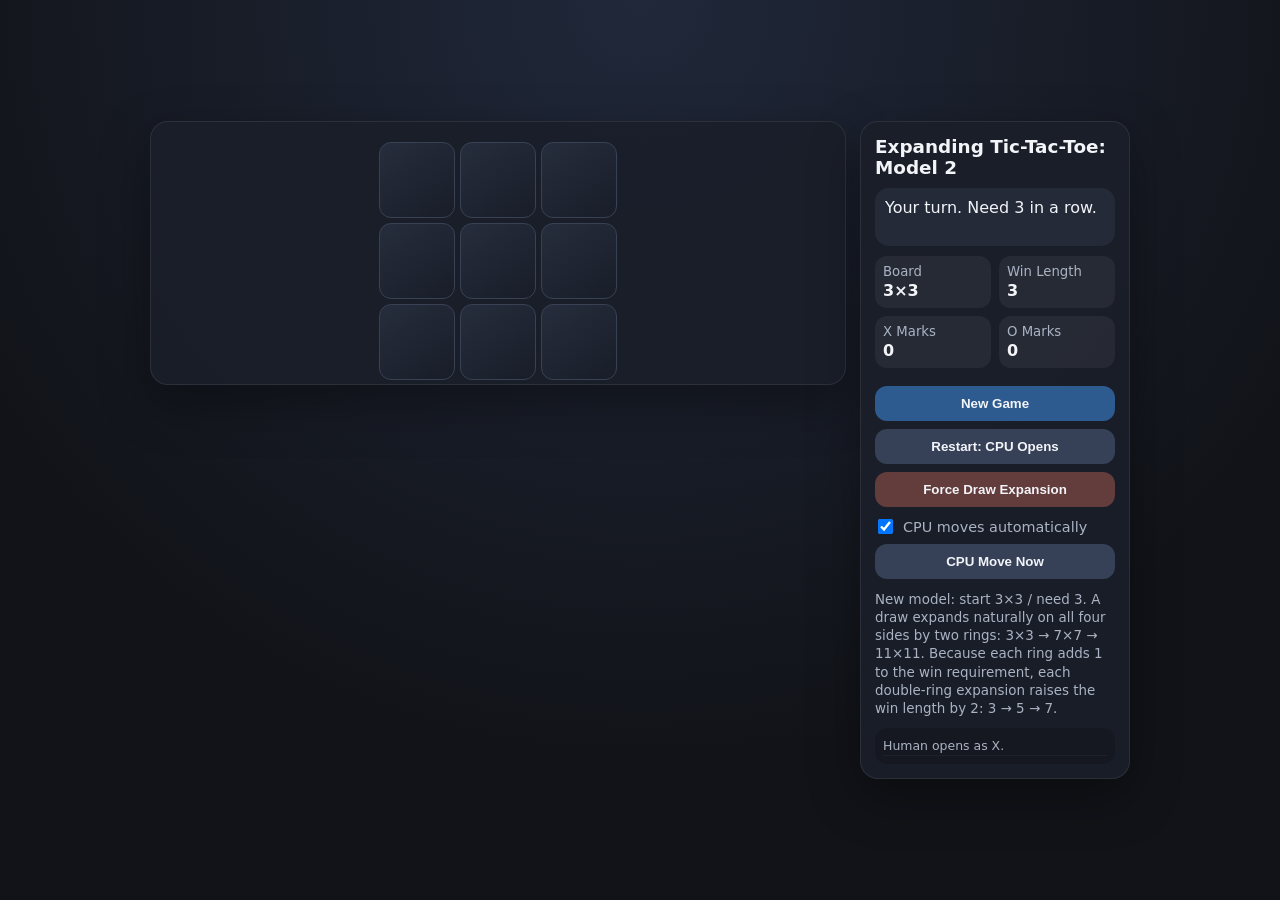
==== expanding-tictactoe.html @ 6632c71c "Add expanding tic tac toe prototype" ====
<!doctype html>
<html lang="en">
<head>
<meta charset="utf-8" />
<meta name="viewport" content="width=device-width, initial-scale=1" />
<title>Expanding Tic-Tac-Toe — Model 2</title>
<style>
  :root {
    --bg: #111318;
    --panel: #1b1f2a;
    --panel2: #242a38;
    --line: #394154;
    --text: #f2f4f8;
    --muted: #aab3c4;
    --x: #79b8ff;
    --o: #ffcc66;
    --win: #9be28f;
    --danger: #ff8b8b;
  }
  * { box-sizing: border-box; }
  body {
    margin: 0;
    min-height: 100vh;
    background: radial-gradient(circle at top, #20283a 0, var(--bg) 48rem);
    color: var(--text);
    font-family: system-ui, -apple-system, BlinkMacSystemFont, "Segoe UI", sans-serif;
    display: flex;
    align-items: center;
    justify-content: center;
    padding: 14px;
  }
  .app {
    width: min(96vw, 980px);
    display: grid;
    grid-template-columns: minmax(280px, 1fr) 270px;
    gap: 14px;
    align-items: start;
  }
  .card {
    background: rgba(27, 31, 42, 0.92);
    border: 1px solid rgba(255,255,255,0.08);
    border-radius: 18px;
    box-shadow: 0 18px 50px rgba(0,0,0,.35);
  }
  .board-wrap { padding: 12px; overflow: auto; }
  #board {
    --cell: 76px;
    display: grid;
    grid-template-columns: repeat(var(--size), var(--cell));
    grid-template-rows: repeat(var(--size), var(--cell));
    gap: 5px;
    justify-content: center;
    min-width: max-content;
  }
  .cell {
    width: var(--cell);
    height: var(--cell);
    border: 1px solid var(--line);
    border-radius: 12px;
    background: linear-gradient(145deg, #262d3c, #181d28);
    color: var(--text);
    font-weight: 800;
    font-size: calc(var(--cell) * .56);
    line-height: 1;
    display: flex;
    align-items: center;
    justify-content: center;
    cursor: pointer;
    user-select: none;
    transition: transform .08s ease, border-color .12s ease, background .12s ease;
  }
  .cell:hover { transform: translateY(-1px); border-color: #68748f; }
  .cell.disabled { cursor: default; opacity: .94; }
  .cell.x { color: var(--x); text-shadow: 0 0 14px rgba(121,184,255,.22); }
  .cell.o { color: var(--o); text-shadow: 0 0 14px rgba(255,204,102,.22); }
  .cell.win {
    color: #102012;
    background: linear-gradient(145deg, #c8f7bd, var(--win));
    border-color: #d6ffd0;
    text-shadow: none;
  }
  .cell.old-ring { box-shadow: inset 0 0 0 1px rgba(255,255,255,.06); }
  aside { padding: 14px; }
  h1 { font-size: 1.15rem; margin: 0 0 8px; }
  .status {
    background: var(--panel2);
    border-radius: 14px;
    padding: 10px;
    min-height: 58px;
    color: var(--text);
    margin: 10px 0;
  }
  .stats {
    display: grid;
    grid-template-columns: 1fr 1fr;
    gap: 8px;
    margin: 10px 0;
  }
  .stat {
    background: rgba(255,255,255,.055);
    border-radius: 12px;
    padding: 8px;
    color: var(--muted);
    font-size: .83rem;
  }
  .stat strong { display: block; color: var(--text); font-size: 1rem; margin-top: 2px; }
  button {
    width: 100%;
    border: 0;
    border-radius: 12px;
    background: #364057;
    color: var(--text);
    padding: 10px 11px;
    font-weight: 700;
    cursor: pointer;
    margin-top: 8px;
  }
  button:hover { filter: brightness(1.08); }
  button.primary { background: #2e5b8f; }
  button.warn { background: #633c3c; }
  label {
    display: flex;
    align-items: center;
    gap: 8px;
    color: var(--muted);
    font-size: .9rem;
    margin-top: 10px;
  }
  input[type="checkbox"] { transform: scale(1.15); }
  .notes {
    color: var(--muted);
    font-size: .84rem;
    line-height: 1.35;
    margin-top: 12px;
  }
  .log {
    max-height: 156px;
    overflow: auto;
    background: rgba(0,0,0,.18);
    border-radius: 12px;
    padding: 8px;
    margin-top: 10px;
    color: var(--muted);
    font-size: .78rem;
  }
  .log div { padding: 2px 0; border-bottom: 1px solid rgba(255,255,255,.04); }
  @media (max-width: 760px) {
    body { align-items: flex-start; }
    .app { grid-template-columns: 1fr; }
    aside { order: -1; }
    #board { --cell: 58px; }
  }
</style>
</head>
<body>
  <main class="app">
    <section class="board-wrap card" aria-label="Game board">
      <div id="board"></div>
    </section>

    <aside class="card">
      <h1>Expanding Tic-Tac-Toe: Model 2</h1>
      <div class="status" id="status"></div>
      <div class="stats">
        <div class="stat">Board<strong id="boardStat">3×3</strong></div>
        <div class="stat">Win Length<strong id="winStat">3</strong></div>
        <div class="stat">X Marks<strong id="xStat">0</strong></div>
        <div class="stat">O Marks<strong id="oStat">0</strong></div>
      </div>
      <button class="primary" id="resetBtn">New Game</button>
      <button id="swapBtn">Restart: CPU Opens</button>
      <button class="warn" id="forceBtn">Force Draw Expansion</button>
      <label><input type="checkbox" id="autoCpu" checked /> CPU moves automatically</label>
      <button id="cpuBtn">CPU Move Now</button>
      <div class="notes">
        New model: start 3×3 / need 3. A draw expands naturally on all four sides by two rings: 3×3 → 7×7 → 11×11. Because each ring adds 1 to the win requirement, each double-ring expansion raises the win length by 2: 3 → 5 → 7.
      </div>
      <div class="log" id="log"></div>
    </aside>
  </main>

<script>
(() => {
  const EMPTY = "";
  const X = "X";
  const O = "O";
  const boardEl = document.getElementById("board");
  const statusEl = document.getElementById("status");
  const boardStatEl = document.getElementById("boardStat");
  const winStatEl = document.getElementById("winStat");
  const xStatEl = document.getElementById("xStat");
  const oStatEl = document.getElementById("oStat");
  const logEl = document.getElementById("log");
  const autoCpuEl = document.getElementById("autoCpu");

  let board = [];
  let size = 3;
  let winN = 3;
  let current = X;
  let human = X;
  let cpu = O;
  let gameOver = false;
  let thinking = false;
  let highlighted = new Set();
  let expansions = 0;
  let oldBounds = null;

  const dirs = [
    [1, 0], [0, 1], [1, 1], [1, -1]
  ];

  function newBoard(n) {
    return Array.from({ length: n }, () => Array(n).fill(EMPTY));
  }

  function startGame(cpuOpens = false) {
    size = 3;
    winN = 3;
    board = newBoard(size);
    highlighted = new Set();
    expansions = 0;
    oldBounds = null;
    gameOver = false;
    thinking = false;
    if (cpuOpens) {
      human = O;
      cpu = X;
      current = X;
      addLog("CPU opens as X.");
    } else {
      human = X;
      cpu = O;
      current = X;
      addLog("Human opens as X.");
    }
    render();
    maybeCpu();
  }

  function addLog(text) {
    const div = document.createElement("div");
    div.textContent = text;
    logEl.prepend(div);
    while (logEl.children.length > 20) logEl.lastChild.remove();
  }

  function countMarks() {
    let x = 0, o = 0;
    for (let r = 0; r < size; r++) {
      for (let c = 0; c < size; c++) {
        if (board[r][c] === X) x++;
        if (board[r][c] === O) o++;
      }
    }
    return { x, o };
  }

  function inBounds(r, c) {
    return r >= 0 && c >= 0 && r < size && c < size;
  }

  function render() {
    boardEl.style.setProperty("--size", size);
    boardEl.style.setProperty("--cell", cellSizeForBoard() + "px");
    boardEl.innerHTML = "";

    for (let r = 0; r < size; r++) {
      for (let c = 0; c < size; c++) {
        const cell = document.createElement("button");
        cell.className = "cell";
        cell.type = "button";
        const val = board[r][c];
        cell.textContent = val;
        if (val === X) cell.classList.add("x", "disabled");
        if (val === O) cell.classList.add("o", "disabled");
        if (highlighted.has(key(r, c))) cell.classList.add("win");
        if (oldBounds && r >= oldBounds.minR && r <= oldBounds.maxR && c >= oldBounds.minC && c <= oldBounds.maxC) {
          cell.classList.add("old-ring");
        }
        cell.setAttribute("aria-label", `row ${r + 1}, column ${c + 1}${val ? ", " + val : ""}`);
        cell.addEventListener("click", () => humanMove(r, c));
        boardEl.appendChild(cell);
      }
    }

    const marks = countMarks();
    boardStatEl.textContent = `${size}×${size}`;
    winStatEl.textContent = String(winN);
    xStatEl.textContent = String(marks.x);
    oStatEl.textContent = String(marks.o);
    statusEl.textContent = statusText();
  }

  function cellSizeForBoard() {
    if (size <= 3) return 76;
    if (size <= 7) return 54;
    if (size <= 11) return 42;
    if (size <= 15) return 34;
    return 28;
  }

  function statusText() {
    if (gameOver) {
      const winner = highlighted.size ? (current === X ? O : X) : "";
      if (winner) return `${winner} wins with ${winN} in a row.`;
      return "Game over.";
    }
    if (thinking) return "CPU is thinking...";
    const side = current === human ? "Your turn" : "CPU turn";
    return `${side}. Need ${winN} in a row.`;
  }

  function humanMove(r, c) {
    if (gameOver || thinking || current !== human) return;
    if (!inBounds(r, c) || board[r][c] !== EMPTY) return;
    placeMove(r, c, human);
  }

  function placeMove(r, c, mark) {
    board[r][c] = mark;
    highlighted = new Set();
    const winCells = checkWin(r, c, mark);
    if (winCells) {
      highlighted = new Set(winCells.map(([rr, cc]) => key(rr, cc)));
      gameOver = true;
      current = other(mark);
      addLog(`${mark} wins on ${size}×${size}.`);
      render();
      return;
    }
    if (isFull()) {
      addLog(`Draw on ${size}×${size}. Expanding by two rings; win length +2.`);
      expandBoard();
      current = nextByMarkCount();
      render();
      maybeCpu();
      return;
    }
    current = other(mark);
    render();
    maybeCpu();
  }

  function other(mark) { return mark === X ? O : X; }
  function key(r, c) { return `${r},${c}`; }

  function checkWin(r, c, mark) {
    for (const [dr, dc] of dirs) {
      const cells = [[r, c]];
      let rr = r + dr, cc = c + dc;
      while (inBounds(rr, cc) && board[rr][cc] === mark) {
        cells.push([rr, cc]); rr += dr; cc += dc;
      }
      rr = r - dr; cc = c - dc;
      while (inBounds(rr, cc) && board[rr][cc] === mark) {
        cells.unshift([rr, cc]); rr -= dr; cc -= dc;
      }
      if (cells.length >= winN) return cells;
    }
    return null;
  }

  function isFull() {
    for (let r = 0; r < size; r++) {
      for (let c = 0; c < size; c++) if (board[r][c] === EMPTY) return false;
    }
    return true;
  }

  function expandBoard() {
    const pad = 2;
    const oldSize = size;
    const newSize = size + pad * 2;
    const next = newBoard(newSize);
    for (let r = 0; r < oldSize; r++) {
      for (let c = 0; c < oldSize; c++) {
        next[r + pad][c + pad] = board[r][c];
      }
    }
    board = next;
    size = newSize;
    winN += pad;
    expansions += 1;
    oldBounds = { minR: pad, minC: pad, maxR: pad + oldSize - 1, maxC: pad + oldSize - 1 };
  }

  function nextByMarkCount() {
    const marks = countMarks();
    if (marks.x <= marks.o) return X;
    return O;
  }

  function maybeCpu() {
    if (gameOver || current !== cpu || !autoCpuEl.checked) return;
    thinking = true;
    render();
    window.setTimeout(() => {
      const move = chooseCpuMove();
      thinking = false;
      if (move) placeMove(move.r, move.c, cpu);
      else render();
    }, 220);
  }

  function chooseCpuMove() {
    if (size === 3) {
      const mini = bestMiniMaxMove();
      if (mini) return mini;
    }

    let move = findImmediateWin(cpu);
    if (move) return move;
    move = findImmediateWin(human);
    if (move) return move;

    const candidates = candidateMoves();
    let best = null;
    let bestScore = -Infinity;
    for (const cand of candidates) {
      board[cand.r][cand.c] = cpu;
      const score = scoreMove(cand.r, cand.c, cpu) + centerBias(cand.r, cand.c) + smallRandom();
      board[cand.r][cand.c] = EMPTY;
      if (score > bestScore) {
        bestScore = score;
        best = cand;
      }
    }
    return best || firstEmpty();
  }

  function findImmediateWin(mark) {
    for (const cand of candidateMoves()) {
      board[cand.r][cand.c] = mark;
      const wins = checkWin(cand.r, cand.c, mark);
      board[cand.r][cand.c] = EMPTY;
      if (wins) return cand;
    }
    return null;
  }

  function candidateMoves() {
    const seen = new Set();
    let hasMark = false;
    const radius = Math.min(2, Math.max(1, winN - 2));
    for (let r = 0; r < size; r++) {
      for (let c = 0; c < size; c++) {
        if (board[r][c] !== EMPTY) {
          hasMark = true;
          for (let dr = -radius; dr <= radius; dr++) {
            for (let dc = -radius; dc <= radius; dc++) {
              const rr = r + dr, cc = c + dc;
              if (inBounds(rr, cc) && board[rr][cc] === EMPTY) seen.add(key(rr, cc));
            }
          }
        }
      }
    }
    if (!hasMark) return [{ r: Math.floor(size / 2), c: Math.floor(size / 2) }];
    return Array.from(seen).map(s => {
      const [r, c] = s.split(",").map(Number);
      return { r, c };
    });
  }

  function scoreMove(r, c, mark) {
    const foe = other(mark);
    let total = 0;
    for (const [dr, dc] of dirs) {
      for (let offset = -winN + 1; offset <= 0; offset++) {
        let mine = 0, theirs = 0, empty = 0, valid = true;
        for (let i = 0; i < winN; i++) {
          const rr = r + (offset + i) * dr;
          const cc = c + (offset + i) * dc;
          if (!inBounds(rr, cc)) { valid = false; break; }
          if (board[rr][cc] === mark) mine++;
          else if (board[rr][cc] === foe) theirs++;
          else empty++;
        }
        if (!valid) continue;
        if (theirs === 0) total += Math.pow(8, mine) + empty;
        if (mine === 0) total += Math.pow(7, theirs) * 0.86;
      }
    }
    return total;
  }

  function centerBias(r, c) {
    const mid = (size - 1) / 2;
    return Math.max(0, 8 - (Math.abs(r - mid) + Math.abs(c - mid)));
  }

  function smallRandom() { return Math.random() * 0.15; }

  function firstEmpty() {
    for (let r = 0; r < size; r++) {
      for (let c = 0; c < size; c++) if (board[r][c] === EMPTY) return { r, c };
    }
    return null;
  }

  function bestMiniMaxMove() {
    let best = null;
    let bestScore = -Infinity;
    for (const move of candidateMoves()) {
      board[move.r][move.c] = cpu;
      const score = minimax(false, -Infinity, Infinity, 0);
      board[move.r][move.c] = EMPTY;
      if (score > bestScore) {
        bestScore = score;
        best = move;
      }
    }
    return best;
  }

  function minimax(isCpuTurn, alpha, beta, depth) {
    const terminal = terminalScore(depth);
    if (terminal !== null) return terminal;

    const moves = candidateMoves();
    if (isCpuTurn) {
      let best = -Infinity;
      for (const move of moves) {
        board[move.r][move.c] = cpu;
        best = Math.max(best, minimax(false, alpha, beta, depth + 1));
        board[move.r][move.c] = EMPTY;
        alpha = Math.max(alpha, best);
        if (beta <= alpha) break;
      }
      return best;
    } else {
      let best = Infinity;
      for (const move of moves) {
        board[move.r][move.c] = human;
        best = Math.min(best, minimax(true, alpha, beta, depth + 1));
        board[move.r][move.c] = EMPTY;
        beta = Math.min(beta, best);
        if (beta <= alpha) break;
      }
      return best;
    }
  }

  function terminalScore(depth) {
    for (let r = 0; r < size; r++) {
      for (let c = 0; c < size; c++) {
        const mark = board[r][c];
        if (!mark) continue;
        if (checkWin(r, c, mark)) {
          if (mark === cpu) return 100 - depth;
          return depth - 100;
        }
      }
    }
    if (isFull()) return 0;
    return null;
  }

  document.getElementById("resetBtn").addEventListener("click", () => startGame(false));
  document.getElementById("swapBtn").addEventListener("click", () => startGame(true));
  document.getElementById("forceBtn").addEventListener("click", () => {
    if (gameOver) return;
    addLog(`Manual test expansion from ${size}×${size}: +2 rings, +2 win length.`);
    expandBoard();
    current = nextByMarkCount();
    render();
    maybeCpu();
  });
  document.getElementById("cpuBtn").addEventListener("click", () => {
    if (!gameOver && current === cpu && !thinking) {
      const move = chooseCpuMove();
      if (move) placeMove(move.r, move.c, cpu);
    }
  });
  autoCpuEl.addEventListener("change", maybeCpu);

  startGame(false);
})();
</script>
</body>
</html>
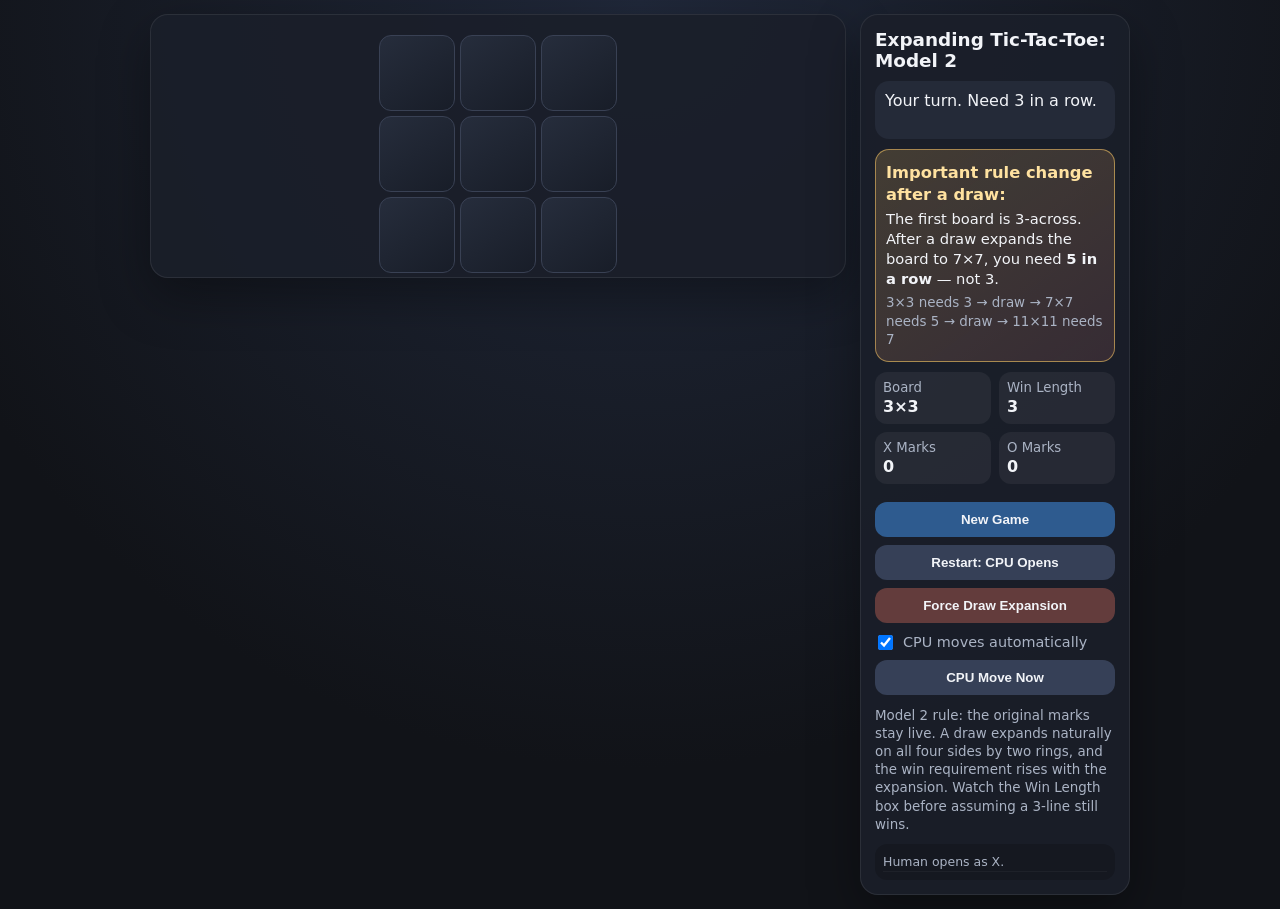
==== commit f9918454: "Clarify win length after draw expansion" ====
--- a/expanding-tictactoe.html
+++ b/expanding-tictactoe.html
@@ -90,6 +90,28 @@
     color: var(--text);
     margin: 10px 0;
   }
+
+  .rule-alert {
+    margin: 10px 0;
+    padding: 12px 10px;
+    border-radius: 14px;
+    border: 1px solid rgba(255,204,102,.55);
+    background: linear-gradient(145deg, rgba(255,204,102,.18), rgba(255,139,139,.13));
+    color: var(--text);
+    font-size: .92rem;
+    line-height: 1.35;
+  }
+  .rule-alert strong {
+    display: block;
+    color: #ffe2a0;
+    font-size: 1.02rem;
+    margin-bottom: 3px;
+  }
+  .rule-flow {
+    margin-top: 6px;
+    color: var(--muted);
+    font-size: .84rem;
+  }
   .stats {
     display: grid;
     grid-template-columns: 1fr 1fr;
@@ -161,6 +183,11 @@
     <aside class="card">
       <h1>Expanding Tic-Tac-Toe: Model 2</h1>
       <div class="status" id="status"></div>
+      <div class="rule-alert">
+        <strong>Important rule change after a draw:</strong>
+        The first board is 3-across. After a draw expands the board to 7×7, you need <b>5 in a row</b> — not 3.
+        <div class="rule-flow">3×3 needs 3 → draw → 7×7 needs 5 → draw → 11×11 needs 7</div>
+      </div>
       <div class="stats">
         <div class="stat">Board<strong id="boardStat">3×3</strong></div>
         <div class="stat">Win Length<strong id="winStat">3</strong></div>
@@ -173,7 +200,7 @@
       <label><input type="checkbox" id="autoCpu" checked /> CPU moves automatically</label>
       <button id="cpuBtn">CPU Move Now</button>
       <div class="notes">
-        New model: start 3×3 / need 3. A draw expands naturally on all four sides by two rings: 3×3 → 7×7 → 11×11. Because each ring adds 1 to the win requirement, each double-ring expansion raises the win length by 2: 3 → 5 → 7.
+        Model 2 rule: the original marks stay live. A draw expands naturally on all four sides by two rings, and the win requirement rises with the expansion. Watch the Win Length box before assuming a 3-line still wins.
       </div>
       <div class="log" id="log"></div>
     </aside>
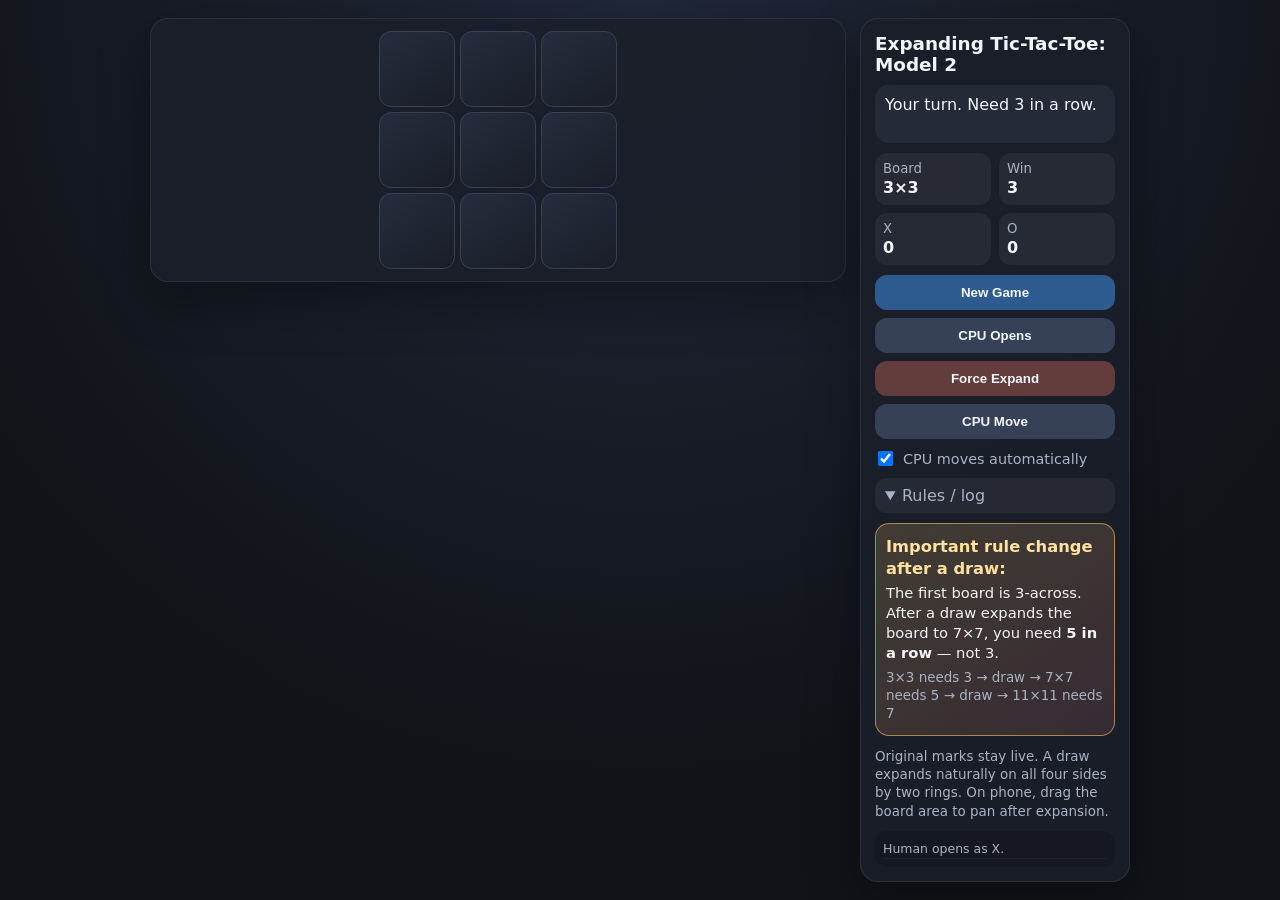
==== commit 32ef780f: "Improve expanding tic tac toe mobile layout" ====
--- a/expanding-tictactoe.html
+++ b/expanding-tictactoe.html
@@ -18,9 +18,11 @@
     --danger: #ff8b8b;
   }
   * { box-sizing: border-box; }
+  html { min-height: 100%; }
   body {
     margin: 0;
     min-height: 100vh;
+    min-height: 100dvh;
     background: radial-gradient(circle at top, #20283a 0, var(--bg) 48rem);
     color: var(--text);
     font-family: system-ui, -apple-system, BlinkMacSystemFont, "Segoe UI", sans-serif;
@@ -28,6 +30,7 @@
     align-items: center;
     justify-content: center;
     padding: 14px;
+    overscroll-behavior: contain;
   }
   .app {
     width: min(96vw, 980px);
@@ -42,15 +45,23 @@
     border-radius: 18px;
     box-shadow: 0 18px 50px rgba(0,0,0,.35);
   }
-  .board-wrap { padding: 12px; overflow: auto; }
+  .board-wrap {
+    padding: 12px;
+    overflow: auto;
+    -webkit-overflow-scrolling: touch;
+    touch-action: pan-x pan-y;
+  }
   #board {
     --cell: 76px;
+    --gap: 5px;
     display: grid;
     grid-template-columns: repeat(var(--size), var(--cell));
     grid-template-rows: repeat(var(--size), var(--cell));
-    gap: 5px;
+    gap: var(--gap);
     justify-content: center;
+    width: max-content;
     min-width: max-content;
+    margin: 0 auto;
   }
   .cell {
     width: var(--cell);
@@ -67,6 +78,9 @@
     justify-content: center;
     cursor: pointer;
     user-select: none;
+    -webkit-user-select: none;
+    -webkit-tap-highlight-color: transparent;
+    touch-action: manipulation;
     transition: transform .08s ease, border-color .12s ease, background .12s ease;
   }
   .cell:hover { transform: translateY(-1px); border-color: #68748f; }
@@ -90,7 +104,6 @@
     color: var(--text);
     margin: 10px 0;
   }
-
   .rule-alert {
     margin: 10px 0;
     padding: 12px 10px;
@@ -107,10 +120,17 @@
     font-size: 1.02rem;
     margin-bottom: 3px;
   }
-  .rule-flow {
-    margin-top: 6px;
+  .rule-flow { margin-top: 6px; color: var(--muted); font-size: .84rem; }
+  details.mobile-info {
+    margin-top: 10px;
+  }
+  details.mobile-info summary {
     color: var(--muted);
-    font-size: .84rem;
+    cursor: pointer;
+    padding: 8px 10px;
+    border-radius: 12px;
+    background: rgba(255,255,255,.055);
+    user-select: none;
   }
   .stats {
     display: grid;
@@ -126,6 +146,11 @@
     font-size: .83rem;
   }
   .stat strong { display: block; color: var(--text); font-size: 1rem; margin-top: 2px; }
+  .actions {
+    display: grid;
+    grid-template-columns: 1fr;
+    gap: 8px;
+  }
   button {
     width: 100%;
     border: 0;
@@ -135,7 +160,9 @@
     padding: 10px 11px;
     font-weight: 700;
     cursor: pointer;
-    margin-top: 8px;
+    margin: 0;
+    touch-action: manipulation;
+    -webkit-tap-highlight-color: transparent;
   }
   button:hover { filter: brightness(1.08); }
   button.primary { background: #2e5b8f; }
@@ -149,12 +176,7 @@
     margin-top: 10px;
   }
   input[type="checkbox"] { transform: scale(1.15); }
-  .notes {
-    color: var(--muted);
-    font-size: .84rem;
-    line-height: 1.35;
-    margin-top: 12px;
-  }
+  .notes { color: var(--muted); font-size: .84rem; line-height: 1.35; margin-top: 12px; }
   .log {
     max-height: 156px;
     overflow: auto;
@@ -166,43 +188,126 @@
     font-size: .78rem;
   }
   .log div { padding: 2px 0; border-bottom: 1px solid rgba(255,255,255,.04); }
+
   @media (max-width: 760px) {
-    body { align-items: flex-start; }
-    .app { grid-template-columns: 1fr; }
-    aside { order: -1; }
-    #board { --cell: 58px; }
+    body {
+      align-items: flex-start;
+      justify-content: flex-start;
+      padding: 8px;
+      overflow-x: hidden;
+    }
+    .app {
+      width: 100%;
+      display: flex;
+      flex-direction: column;
+      gap: 8px;
+    }
+    aside {
+      order: -1;
+      width: 100%;
+      padding: 9px;
+      position: sticky;
+      top: 6px;
+      z-index: 5;
+      border-radius: 14px;
+    }
+    h1 { font-size: .98rem; margin-bottom: 5px; }
+    .status {
+      min-height: 0;
+      padding: 8px;
+      margin: 6px 0;
+      font-size: .9rem;
+      border-radius: 12px;
+    }
+    .stats {
+      grid-template-columns: repeat(4, 1fr);
+      gap: 5px;
+      margin: 6px 0;
+    }
+    .stat {
+      padding: 6px 5px;
+      font-size: .68rem;
+      text-align: center;
+      border-radius: 10px;
+    }
+    .stat strong { font-size: .86rem; }
+    .actions {
+      grid-template-columns: 1fr 1fr;
+      gap: 6px;
+    }
+    button {
+      min-height: 42px;
+      padding: 8px 8px;
+      font-size: .82rem;
+      border-radius: 10px;
+    }
+    label { margin-top: 7px; font-size: .78rem; }
+    .rule-alert {
+      margin: 8px 0;
+      padding: 9px;
+      font-size: .8rem;
+      border-radius: 12px;
+    }
+    .rule-alert strong { font-size: .88rem; }
+    .rule-flow { font-size: .76rem; }
+    .notes { font-size: .78rem; }
+    .log { max-height: 95px; font-size: .72rem; }
+    .board-wrap {
+      width: 100%;
+      padding: 8px;
+      border-radius: 14px;
+      max-height: calc(100dvh - 205px);
+    }
+    #board { --gap: 4px; }
+    .cell {
+      border-radius: 9px;
+      font-size: calc(var(--cell) * .58);
+    }
+  }
+
+  @media (max-width: 390px) {
+    .stats { gap: 4px; }
+    .stat { font-size: .63rem; padding: 5px 3px; }
+    .stat strong { font-size: .8rem; }
+    button { font-size: .77rem; padding-left: 5px; padding-right: 5px; }
+    .board-wrap { max-height: calc(100dvh - 198px); }
   }
 </style>
 </head>
 <body>
   <main class="app">
-    <section class="board-wrap card" aria-label="Game board">
+    <section class="board-wrap card" id="boardWrap" aria-label="Game board">
       <div id="board"></div>
     </section>
 
     <aside class="card">
       <h1>Expanding Tic-Tac-Toe: Model 2</h1>
       <div class="status" id="status"></div>
-      <div class="rule-alert">
-        <strong>Important rule change after a draw:</strong>
-        The first board is 3-across. After a draw expands the board to 7×7, you need <b>5 in a row</b> — not 3.
-        <div class="rule-flow">3×3 needs 3 → draw → 7×7 needs 5 → draw → 11×11 needs 7</div>
-      </div>
       <div class="stats">
         <div class="stat">Board<strong id="boardStat">3×3</strong></div>
-        <div class="stat">Win Length<strong id="winStat">3</strong></div>
-        <div class="stat">X Marks<strong id="xStat">0</strong></div>
-        <div class="stat">O Marks<strong id="oStat">0</strong></div>
+        <div class="stat">Win<strong id="winStat">3</strong></div>
+        <div class="stat">X<strong id="xStat">0</strong></div>
+        <div class="stat">O<strong id="oStat">0</strong></div>
       </div>
-      <button class="primary" id="resetBtn">New Game</button>
-      <button id="swapBtn">Restart: CPU Opens</button>
-      <button class="warn" id="forceBtn">Force Draw Expansion</button>
+      <div class="actions">
+        <button class="primary" id="resetBtn">New Game</button>
+        <button id="swapBtn">CPU Opens</button>
+        <button class="warn" id="forceBtn">Force Expand</button>
+        <button id="cpuBtn">CPU Move</button>
+      </div>
       <label><input type="checkbox" id="autoCpu" checked /> CPU moves automatically</label>
-      <button id="cpuBtn">CPU Move Now</button>
-      <div class="notes">
-        Model 2 rule: the original marks stay live. A draw expands naturally on all four sides by two rings, and the win requirement rises with the expansion. Watch the Win Length box before assuming a 3-line still wins.
-      </div>
-      <div class="log" id="log"></div>
+      <details class="mobile-info" id="infoDetails" open>
+        <summary>Rules / log</summary>
+        <div class="rule-alert">
+          <strong>Important rule change after a draw:</strong>
+          The first board is 3-across. After a draw expands the board to 7×7, you need <b>5 in a row</b> — not 3.
+          <div class="rule-flow">3×3 needs 3 → draw → 7×7 needs 5 → draw → 11×11 needs 7</div>
+        </div>
+        <div class="notes">
+          Original marks stay live. A draw expands naturally on all four sides by two rings. On phone, drag the board area to pan after expansion.
+        </div>
+        <div class="log" id="log"></div>
+      </details>
     </aside>
   </main>
 
@@ -212,6 +317,7 @@
   const X = "X";
   const O = "O";
   const boardEl = document.getElementById("board");
+  const boardWrapEl = document.getElementById("boardWrap");
   const statusEl = document.getElementById("status");
   const boardStatEl = document.getElementById("boardStat");
   const winStatEl = document.getElementById("winStat");
@@ -219,6 +325,7 @@
   const oStatEl = document.getElementById("oStat");
   const logEl = document.getElementById("log");
   const autoCpuEl = document.getElementById("autoCpu");
+  const infoDetailsEl = document.getElementById("infoDetails");
 
   let board = [];
   let size = 3;
@@ -231,10 +338,13 @@
   let highlighted = new Set();
   let expansions = 0;
   let oldBounds = null;
-
-  const dirs = [
-    [1, 0], [0, 1], [1, 1], [1, -1]
-  ];
+  let centerOnNextRender = true;
+
+  const dirs = [[1, 0], [0, 1], [1, 1], [1, -1]];
+  const isPhone = () => window.matchMedia("(max-width: 760px)").matches;
+  const clamp = (value, min, max) => Math.max(min, Math.min(max, value));
+
+  if (isPhone()) infoDetailsEl.open = false;
 
   function newBoard(n) {
     return Array.from({ length: n }, () => Array(n).fill(EMPTY));
@@ -249,6 +359,7 @@
     oldBounds = null;
     gameOver = false;
     thinking = false;
+    centerOnNextRender = true;
     if (cpuOpens) {
       human = O;
       cpu = X;
@@ -316,14 +427,37 @@
     xStatEl.textContent = String(marks.x);
     oStatEl.textContent = String(marks.o);
     statusEl.textContent = statusText();
+
+    if (centerOnNextRender) {
+      requestAnimationFrame(centerBoard);
+      centerOnNextRender = false;
+    }
   }
 
   function cellSizeForBoard() {
+    const wrapWidth = boardWrapEl ? boardWrapEl.clientWidth : window.innerWidth;
+    const gap = isPhone() ? 4 : 5;
+    const available = Math.max(260, wrapWidth - 18);
+    const fitted = Math.floor((available - gap * (size - 1)) / size);
+
+    if (isPhone()) {
+      if (size <= 3) return clamp(fitted, 58, 76);
+      if (size <= 7) return clamp(fitted, 42, 58);
+      if (size <= 11) return clamp(fitted, 30, 42);
+      return clamp(fitted, 26, 34);
+    }
+
     if (size <= 3) return 76;
     if (size <= 7) return 54;
     if (size <= 11) return 42;
     if (size <= 15) return 34;
     return 28;
+  }
+
+  function centerBoard() {
+    if (!boardWrapEl) return;
+    boardWrapEl.scrollLeft = Math.max(0, (boardWrapEl.scrollWidth - boardWrapEl.clientWidth) / 2);
+    boardWrapEl.scrollTop = Math.max(0, (boardWrapEl.scrollHeight - boardWrapEl.clientHeight) / 2);
   }
 
   function statusText() {
@@ -352,6 +486,7 @@
       gameOver = true;
       current = other(mark);
       addLog(`${mark} wins on ${size}×${size}.`);
+      centerOnNextRender = true;
       render();
       return;
     }
@@ -359,6 +494,7 @@
       addLog(`Draw on ${size}×${size}. Expanding by two rings; win length +2.`);
       expandBoard();
       current = nextByMarkCount();
+      centerOnNextRender = true;
       render();
       maybeCpu();
       return;
@@ -590,6 +726,7 @@
     addLog(`Manual test expansion from ${size}×${size}: +2 rings, +2 win length.`);
     expandBoard();
     current = nextByMarkCount();
+    centerOnNextRender = true;
     render();
     maybeCpu();
   });
@@ -600,6 +737,10 @@
     }
   });
   autoCpuEl.addEventListener("change", maybeCpu);
+  window.addEventListener("resize", () => {
+    centerOnNextRender = true;
+    render();
+  });
 
   startGame(false);
 })();
